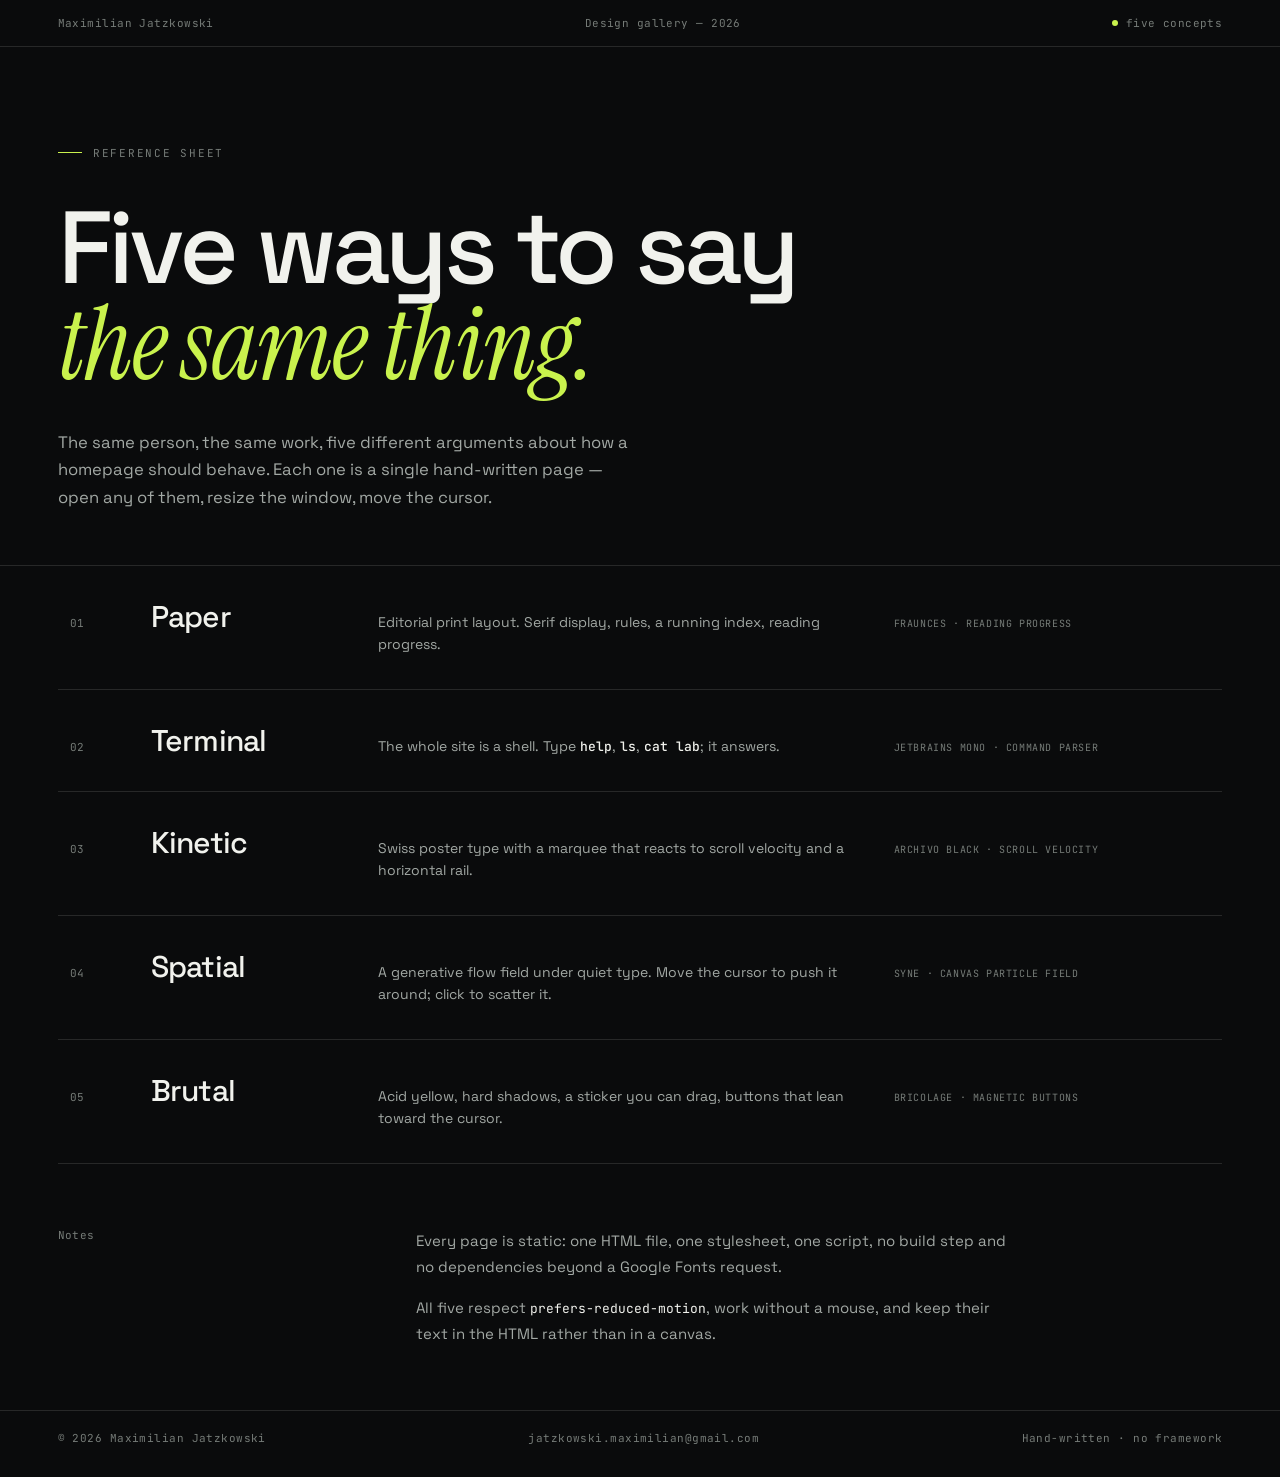
==== index.html @ a1b34ae1 "Showcase: five alternative homepage directions Paper, terminal, kinetic, spatial and brutalist takes" ====
<!doctype html>
<html lang="en">
<head>
<meta charset="utf-8">
<meta name="viewport" content="width=device-width, initial-scale=1">
<title>Five homepages — design gallery</title>
<meta name="description" content="Five portfolio homepage concepts: editorial, terminal, kinetic type, spatial canvas, neo-brutalist.">
<link rel="stylesheet" href="/css/fonts.css">
<link rel="stylesheet" href="hub.css">
</head>
<body>

<div class="preview" id="preview" aria-hidden="true">
  <img id="previewImg" src="" alt="">
</div>

<header class="top">
  <p class="mono">Maximilian Jatzkowski</p>
  <p class="mono">Design gallery — 2026</p>
  <p class="mono"><span class="dot"></span>five concepts</p>
</header>

<main>
  <section class="intro">
    <p class="eyebrow"><span class="tick"></span>Reference sheet</p>
    <h1>Five ways to say<br><em>the same thing.</em></h1>
    <p class="lede">
      The same person, the same work, five different arguments about how a homepage
      should behave. Each one is a single hand-written page — open any of them,
      resize the window, move the cursor.
    </p>
  </section>

  <section class="list" aria-label="Design concepts">
    <a class="row" href="01-paper/" data-img="thumbs/01.jpg">
      <span class="num">01</span>
      <span class="name">Paper</span>
      <span class="desc">Editorial print layout. Serif display, rules, a running
        index, reading progress.</span>
      <span class="meta">Fraunces · reading progress</span>
      <span class="arrow" aria-hidden="true">↗</span>
    </a>

    <a class="row" href="02-terminal/" data-img="thumbs/02.jpg">
      <span class="num">02</span>
      <span class="name">Terminal</span>
      <span class="desc">The whole site is a shell. Type <b>help</b>, <b>ls</b>,
        <b>cat lab</b>; it answers.</span>
      <span class="meta">JetBrains Mono · command parser</span>
      <span class="arrow" aria-hidden="true">↗</span>
    </a>

    <a class="row" href="03-kinetic/" data-img="thumbs/03.jpg">
      <span class="num">03</span>
      <span class="name">Kinetic</span>
      <span class="desc">Swiss poster type with a marquee that reacts to scroll
        velocity and a horizontal rail.</span>
      <span class="meta">Archivo Black · scroll velocity</span>
      <span class="arrow" aria-hidden="true">↗</span>
    </a>

    <a class="row" href="04-spatial/" data-img="thumbs/04.jpg">
      <span class="num">04</span>
      <span class="name">Spatial</span>
      <span class="desc">A generative flow field under quiet type. Move the cursor
        to push it around; click to scatter it.</span>
      <span class="meta">Syne · canvas particle field</span>
      <span class="arrow" aria-hidden="true">↗</span>
    </a>

    <a class="row" href="05-brutal/" data-img="thumbs/05.jpg">
      <span class="num">05</span>
      <span class="name">Brutal</span>
      <span class="desc">Acid yellow, hard shadows, a sticker you can drag, buttons
        that lean toward the cursor.</span>
      <span class="meta">Bricolage · magnetic buttons</span>
      <span class="arrow" aria-hidden="true">↗</span>
    </a>
  </section>

  <section class="note">
    <p class="mono">Notes</p>
    <div class="note-body">
      <p>Every page is static: one HTML file, one stylesheet, one script, no build
        step and no dependencies beyond a Google Fonts request.</p>
      <p>All five respect <span class="mono-inline">prefers-reduced-motion</span>,
        work without a mouse, and keep their text in the HTML rather than in a canvas.</p>
    </div>
  </section>
</main>

<footer class="foot">
  <p class="mono">© 2026 Maximilian Jatzkowski</p>
  <p class="mono"><a href="mailto:jatzkowski.maximilian@gmail.com">jatzkowski.maximilian@gmail.com</a></p>
  <p class="mono">Hand-written · no framework</p>
</footer>

<script src="hub.js" defer></script>
</body>
</html>
---- css/fonts.css ----
/* Self-hosted fonts — generated, do not edit by hand.
   No third-party requests: the CSP can stay at font-src 'self'. */

@font-face {
  font-family: "Archivo Black";
  font-style: normal;
  font-weight: 400;
  src: url("fonts/archivo-black-400-normal-latin-ext.woff2") format("woff2");
  font-display: swap;
  unicode-range: U+0100-02BA, U+02BD-02C5, U+02C7-02CC, U+02CE-02D7, U+02DD-02FF, U+0304, U+0308, U+0329, U+1D00-1DBF, U+1E00-1E9F, U+1EF2-1EFF, U+2020, U+20A0-20AB, U+20AD-20C4, U+2113, U+2C60-2C7F, U+A720-A7FF;
}

@font-face {
  font-family: "Archivo Black";
  font-style: normal;
  font-weight: 400;
  src: url("fonts/archivo-black-400-normal-latin.woff2") format("woff2");
  font-display: swap;
  unicode-range: U+0000-00FF, U+0131, U+0152-0153, U+02BB-02BC, U+02C6, U+02DA, U+02DC, U+0304, U+0308, U+0329, U+2000-206F, U+20AC, U+2122, U+2191, U+2193, U+2212, U+2215, U+FEFF, U+FFFD;
}

@font-face {
  font-family: "Bricolage Grotesque";
  font-style: normal;
  font-weight: 400;
  font-stretch: 100%;
  src: url("fonts/bricolage-grotesque-400-normal-latin-ext.woff2") format("woff2");
  font-display: swap;
  unicode-range: U+0100-02BA, U+02BD-02C5, U+02C7-02CC, U+02CE-02D7, U+02DD-02FF, U+0304, U+0308, U+0329, U+1D00-1DBF, U+1E00-1E9F, U+1EF2-1EFF, U+2020, U+20A0-20AB, U+20AD-20C4, U+2113, U+2C60-2C7F, U+A720-A7FF;
}

@font-face {
  font-family: "Bricolage Grotesque";
  font-style: normal;
  font-weight: 400;
  font-stretch: 100%;
  src: url("fonts/bricolage-grotesque-400-normal-latin.woff2") format("woff2");
  font-display: swap;
  unicode-range: U+0000-00FF, U+0131, U+0152-0153, U+02BB-02BC, U+02C6, U+02DA, U+02DC, U+0304, U+0308, U+0329, U+2000-206F, U+20AC, U+2122, U+2191, U+2193, U+2212, U+2215, U+FEFF, U+FFFD;
}

@font-face {
  font-family: "Bricolage Grotesque";
  font-style: normal;
  font-weight: 700;
  font-stretch: 100%;
  src: url("fonts/bricolage-grotesque-700-normal-latin-ext.woff2") format("woff2");
  font-display: swap;
  unicode-range: U+0100-02BA, U+02BD-02C5, U+02C7-02CC, U+02CE-02D7, U+02DD-02FF, U+0304, U+0308, U+0329, U+1D00-1DBF, U+1E00-1E9F, U+1EF2-1EFF, U+2020, U+20A0-20AB, U+20AD-20C4, U+2113, U+2C60-2C7F, U+A720-A7FF;
}

@font-face {
  font-family: "Bricolage Grotesque";
  font-style: normal;
  font-weight: 700;
  font-stretch: 100%;
  src: url("fonts/bricolage-grotesque-700-normal-latin.woff2") format("woff2");
  font-display: swap;
  unicode-range: U+0000-00FF, U+0131, U+0152-0153, U+02BB-02BC, U+02C6, U+02DA, U+02DC, U+0304, U+0308, U+0329, U+2000-206F, U+20AC, U+2122, U+2191, U+2193, U+2212, U+2215, U+FEFF, U+FFFD;
}

@font-face {
  font-family: "Bricolage Grotesque";
  font-style: normal;
  font-weight: 800;
  font-stretch: 100%;
  src: url("fonts/bricolage-grotesque-800-normal-latin-ext.woff2") format("woff2");
  font-display: swap;
  unicode-range: U+0100-02BA, U+02BD-02C5, U+02C7-02CC, U+02CE-02D7, U+02DD-02FF, U+0304, U+0308, U+0329, U+1D00-1DBF, U+1E00-1E9F, U+1EF2-1EFF, U+2020, U+20A0-20AB, U+20AD-20C4, U+2113, U+2C60-2C7F, U+A720-A7FF;
}

@font-face {
  font-family: "Bricolage Grotesque";
  font-style: normal;
  font-weight: 800;
  font-stretch: 100%;
  src: url("fonts/bricolage-grotesque-800-normal-latin.woff2") format("woff2");
  font-display: swap;
  unicode-range: U+0000-00FF, U+0131, U+0152-0153, U+02BB-02BC, U+02C6, U+02DA, U+02DC, U+0304, U+0308, U+0329, U+2000-206F, U+20AC, U+2122, U+2191, U+2193, U+2212, U+2215, U+FEFF, U+FFFD;
}

@font-face {
  font-family: "DM Mono";
  font-style: normal;
  font-weight: 400;
  src: url("fonts/dm-mono-400-normal-latin-ext.woff2") format("woff2");
  font-display: swap;
  unicode-range: U+0100-02BA, U+02BD-02C5, U+02C7-02CC, U+02CE-02D7, U+02DD-02FF, U+0304, U+0308, U+0329, U+1D00-1DBF, U+1E00-1E9F, U+1EF2-1EFF, U+2020, U+20A0-20AB, U+20AD-20C4, U+2113, U+2C60-2C7F, U+A720-A7FF;
}

@font-face {
  font-family: "DM Mono";
  font-style: normal;
  font-weight: 400;
  src: url("fonts/dm-mono-400-normal-latin.woff2") format("woff2");
  font-display: swap;
  unicode-range: U+0000-00FF, U+0131, U+0152-0153, U+02BB-02BC, U+02C6, U+02DA, U+02DC, U+0304, U+0308, U+0329, U+2000-206F, U+20AC, U+2122, U+2191, U+2193, U+2212, U+2215, U+FEFF, U+FFFD;
}

@font-face {
  font-family: "DM Mono";
  font-style: normal;
  font-weight: 500;
  src: url("fonts/dm-mono-500-normal-latin-ext.woff2") format("woff2");
  font-display: swap;
  unicode-range: U+0100-02BA, U+02BD-02C5, U+02C7-02CC, U+02CE-02D7, U+02DD-02FF, U+0304, U+0308, U+0329, U+1D00-1DBF, U+1E00-1E9F, U+1EF2-1EFF, U+2020, U+20A0-20AB, U+20AD-20C4, U+2113, U+2C60-2C7F, U+A720-A7FF;
}

@font-face {
  font-family: "DM Mono";
  font-style: normal;
  font-weight: 500;
  src: url("fonts/dm-mono-500-normal-latin.woff2") format("woff2");
  font-display: swap;
  unicode-range: U+0000-00FF, U+0131, U+0152-0153, U+02BB-02BC, U+02C6, U+02DA, U+02DC, U+0304, U+0308, U+0329, U+2000-206F, U+20AC, U+2122, U+2191, U+2193, U+2212, U+2215, U+FEFF, U+FFFD;
}

@font-face {
  font-family: "Fraunces";
  font-style: italic;
  font-weight: 300 700;
  src: url("fonts/fraunces-300-700-italic-latin-ext.woff2") format("woff2");
  font-display: swap;
  unicode-range: U+0100-02BA, U+02BD-02C5, U+02C7-02CC, U+02CE-02D7, U+02DD-02FF, U+0304, U+0308, U+0329, U+1D00-1DBF, U+1E00-1E9F, U+1EF2-1EFF, U+2020, U+20A0-20AB, U+20AD-20C4, U+2113, U+2C60-2C7F, U+A720-A7FF;
}

@font-face {
  font-family: "Fraunces";
  font-style: italic;
  font-weight: 300 700;
  src: url("fonts/fraunces-300-700-italic-latin.woff2") format("woff2");
  font-display: swap;
  unicode-range: U+0000-00FF, U+0131, U+0152-0153, U+02BB-02BC, U+02C6, U+02DA, U+02DC, U+0304, U+0308, U+0329, U+2000-206F, U+20AC, U+2122, U+2191, U+2193, U+2212, U+2215, U+FEFF, U+FFFD;
}

@font-face {
  font-family: "Fraunces";
  font-style: normal;
  font-weight: 300 700;
  src: url("fonts/fraunces-300-700-normal-latin-ext.woff2") format("woff2");
  font-display: swap;
  unicode-range: U+0100-02BA, U+02BD-02C5, U+02C7-02CC, U+02CE-02D7, U+02DD-02FF, U+0304, U+0308, U+0329, U+1D00-1DBF, U+1E00-1E9F, U+1EF2-1EFF, U+2020, U+20A0-20AB, U+20AD-20C4, U+2113, U+2C60-2C7F, U+A720-A7FF;
}

@font-face {
  font-family: "Fraunces";
  font-style: normal;
  font-weight: 300 700;
  src: url("fonts/fraunces-300-700-normal-latin.woff2") format("woff2");
  font-display: swap;
  unicode-range: U+0000-00FF, U+0131, U+0152-0153, U+02BB-02BC, U+02C6, U+02DA, U+02DC, U+0304, U+0308, U+0329, U+2000-206F, U+20AC, U+2122, U+2191, U+2193, U+2212, U+2215, U+FEFF, U+FFFD;
}

@font-face {
  font-family: "IBM Plex Mono";
  font-style: normal;
  font-weight: 400;
  src: url("fonts/ibm-plex-mono-400-normal-latin-ext.woff2") format("woff2");
  font-display: swap;
  unicode-range: U+0100-02BA, U+02BD-02C5, U+02C7-02CC, U+02CE-02D7, U+02DD-02FF, U+0304, U+0308, U+0329, U+1D00-1DBF, U+1E00-1E9F, U+1EF2-1EFF, U+2020, U+20A0-20AB, U+20AD-20C4, U+2113, U+2C60-2C7F, U+A720-A7FF;
}

@font-face {
  font-family: "IBM Plex Mono";
  font-style: normal;
  font-weight: 400;
  src: url("fonts/ibm-plex-mono-400-normal-latin.woff2") format("woff2");
  font-display: swap;
  unicode-range: U+0000-00FF, U+0131, U+0152-0153, U+02BB-02BC, U+02C6, U+02DA, U+02DC, U+0304, U+0308, U+0329, U+2000-206F, U+20AC, U+2122, U+2191, U+2193, U+2212, U+2215, U+FEFF, U+FFFD;
}

@font-face {
  font-family: "IBM Plex Mono";
  font-style: normal;
  font-weight: 500;
  src: url("fonts/ibm-plex-mono-500-normal-latin-ext.woff2") format("woff2");
  font-display: swap;
  unicode-range: U+0100-02BA, U+02BD-02C5, U+02C7-02CC, U+02CE-02D7, U+02DD-02FF, U+0304, U+0308, U+0329, U+1D00-1DBF, U+1E00-1E9F, U+1EF2-1EFF, U+2020, U+20A0-20AB, U+20AD-20C4, U+2113, U+2C60-2C7F, U+A720-A7FF;
}

@font-face {
  font-family: "IBM Plex Mono";
  font-style: normal;
  font-weight: 500;
  src: url("fonts/ibm-plex-mono-500-normal-latin.woff2") format("woff2");
  font-display: swap;
  unicode-range: U+0000-00FF, U+0131, U+0152-0153, U+02BB-02BC, U+02C6, U+02DA, U+02DC, U+0304, U+0308, U+0329, U+2000-206F, U+20AC, U+2122, U+2191, U+2193, U+2212, U+2215, U+FEFF, U+FFFD;
}

@font-face {
  font-family: "Instrument Serif";
  font-style: italic;
  font-weight: 400;
  src: url("fonts/instrument-serif-400-italic-latin-ext.woff2") format("woff2");
  font-display: swap;
  unicode-range: U+0100-02BA, U+02BD-02C5, U+02C7-02CC, U+02CE-02D7, U+02DD-02FF, U+0304, U+0308, U+0329, U+1D00-1DBF, U+1E00-1E9F, U+1EF2-1EFF, U+2020, U+20A0-20AB, U+20AD-20C4, U+2113, U+2C60-2C7F, U+A720-A7FF;
}

@font-face {
  font-family: "Instrument Serif";
  font-style: italic;
  font-weight: 400;
  src: url("fonts/instrument-serif-400-italic-latin.woff2") format("woff2");
  font-display: swap;
  unicode-range: U+0000-00FF, U+0131, U+0152-0153, U+02BB-02BC, U+02C6, U+02DA, U+02DC, U+0304, U+0308, U+0329, U+2000-206F, U+20AC, U+2122, U+2191, U+2193, U+2212, U+2215, U+FEFF, U+FFFD;
}

@font-face {
  font-family: "Instrument Serif";
  font-style: normal;
  font-weight: 400;
  src: url("fonts/instrument-serif-400-normal-latin-ext.woff2") format("woff2");
  font-display: swap;
  unicode-range: U+0100-02BA, U+02BD-02C5, U+02C7-02CC, U+02CE-02D7, U+02DD-02FF, U+0304, U+0308, U+0329, U+1D00-1DBF, U+1E00-1E9F, U+1EF2-1EFF, U+2020, U+20A0-20AB, U+20AD-20C4, U+2113, U+2C60-2C7F, U+A720-A7FF;
}

@font-face {
  font-family: "Instrument Serif";
  font-style: normal;
  font-weight: 400;
  src: url("fonts/instrument-serif-400-normal-latin.woff2") format("woff2");
  font-display: swap;
  unicode-range: U+0000-00FF, U+0131, U+0152-0153, U+02BB-02BC, U+02C6, U+02DA, U+02DC, U+0304, U+0308, U+0329, U+2000-206F, U+20AC, U+2122, U+2191, U+2193, U+2212, U+2215, U+FEFF, U+FFFD;
}

@font-face {
  font-family: "Inter Tight";
  font-style: normal;
  font-weight: 400;
  src: url("fonts/inter-tight-400-normal-latin-ext.woff2") format("woff2");
  font-display: swap;
  unicode-range: U+0100-02BA, U+02BD-02C5, U+02C7-02CC, U+02CE-02D7, U+02DD-02FF, U+0304, U+0308, U+0329, U+1D00-1DBF, U+1E00-1E9F, U+1EF2-1EFF, U+2020, U+20A0-20AB, U+20AD-20C4, U+2113, U+2C60-2C7F, U+A720-A7FF;
}

@font-face {
  font-family: "Inter Tight";
  font-style: normal;
  font-weight: 400;
  src: url("fonts/inter-tight-400-normal-latin.woff2") format("woff2");
  font-display: swap;
  unicode-range: U+0000-00FF, U+0131, U+0152-0153, U+02BB-02BC, U+02C6, U+02DA, U+02DC, U+0304, U+0308, U+0329, U+2000-206F, U+20AC, U+2122, U+2191, U+2193, U+2212, U+2215, U+FEFF, U+FFFD;
}

@font-face {
  font-family: "Inter Tight";
  font-style: normal;
  font-weight: 500;
  src: url("fonts/inter-tight-500-normal-latin-ext.woff2") format("woff2");
  font-display: swap;
  unicode-range: U+0100-02BA, U+02BD-02C5, U+02C7-02CC, U+02CE-02D7, U+02DD-02FF, U+0304, U+0308, U+0329, U+1D00-1DBF, U+1E00-1E9F, U+1EF2-1EFF, U+2020, U+20A0-20AB, U+20AD-20C4, U+2113, U+2C60-2C7F, U+A720-A7FF;
}

@font-face {
  font-family: "Inter Tight";
  font-style: normal;
  font-weight: 500;
  src: url("fonts/inter-tight-500-normal-latin.woff2") format("woff2");
  font-display: swap;
  unicode-range: U+0000-00FF, U+0131, U+0152-0153, U+02BB-02BC, U+02C6, U+02DA, U+02DC, U+0304, U+0308, U+0329, U+2000-206F, U+20AC, U+2122, U+2191, U+2193, U+2212, U+2215, U+FEFF, U+FFFD;
}

@font-face {
  font-family: "JetBrains Mono";
  font-style: normal;
  font-weight: 400;
  src: url("fonts/jetbrains-mono-400-normal-latin-ext.woff2") format("woff2");
  font-display: swap;
  unicode-range: U+0100-02BA, U+02BD-02C5, U+02C7-02CC, U+02CE-02D7, U+02DD-02FF, U+0304, U+0308, U+0329, U+1D00-1DBF, U+1E00-1E9F, U+1EF2-1EFF, U+2020, U+20A0-20AB, U+20AD-20C4, U+2113, U+2C60-2C7F, U+A720-A7FF;
}

@font-face {
  font-family: "JetBrains Mono";
  font-style: normal;
  font-weight: 400;
  src: url("fonts/jetbrains-mono-400-normal-latin.woff2") format("woff2");
  font-display: swap;
  unicode-range: U+0000-00FF, U+0131, U+0152-0153, U+02BB-02BC, U+02C6, U+02DA, U+02DC, U+0304, U+0308, U+0329, U+2000-206F, U+20AC, U+2122, U+2191, U+2193, U+2212, U+2215, U+FEFF, U+FFFD;
}

@font-face {
  font-family: "JetBrains Mono";
  font-style: normal;
  font-weight: 500;
  src: url("fonts/jetbrains-mono-500-normal-latin-ext.woff2") format("woff2");
  font-display: swap;
  unicode-range: U+0100-02BA, U+02BD-02C5, U+02C7-02CC, U+02CE-02D7, U+02DD-02FF, U+0304, U+0308, U+0329, U+1D00-1DBF, U+1E00-1E9F, U+1EF2-1EFF, U+2020, U+20A0-20AB, U+20AD-20C4, U+2113, U+2C60-2C7F, U+A720-A7FF;
}

@font-face {
  font-family: "JetBrains Mono";
  font-style: normal;
  font-weight: 500;
  src: url("fonts/jetbrains-mono-500-normal-latin.woff2") format("woff2");
  font-display: swap;
  unicode-range: U+0000-00FF, U+0131, U+0152-0153, U+02BB-02BC, U+02C6, U+02DA, U+02DC, U+0304, U+0308, U+0329, U+2000-206F, U+20AC, U+2122, U+2191, U+2193, U+2212, U+2215, U+FEFF, U+FFFD;
}

@font-face {
  font-family: "JetBrains Mono";
  font-style: normal;
  font-weight: 700;
  src: url("fonts/jetbrains-mono-700-normal-latin-ext.woff2") format("woff2");
  font-display: swap;
  unicode-range: U+0100-02BA, U+02BD-02C5, U+02C7-02CC, U+02CE-02D7, U+02DD-02FF, U+0304, U+0308, U+0329, U+1D00-1DBF, U+1E00-1E9F, U+1EF2-1EFF, U+2020, U+20A0-20AB, U+20AD-20C4, U+2113, U+2C60-2C7F, U+A720-A7FF;
}

@font-face {
  font-family: "JetBrains Mono";
  font-style: normal;
  font-weight: 700;
  src: url("fonts/jetbrains-mono-700-normal-latin.woff2") format("woff2");
  font-display: swap;
  unicode-range: U+0000-00FF, U+0131, U+0152-0153, U+02BB-02BC, U+02C6, U+02DA, U+02DC, U+0304, U+0308, U+0329, U+2000-206F, U+20AC, U+2122, U+2191, U+2193, U+2212, U+2215, U+FEFF, U+FFFD;
}

@font-face {
  font-family: "Space Grotesk";
  font-style: normal;
  font-weight: 400;
  src: url("fonts/space-grotesk-400-normal-latin-ext.woff2") format("woff2");
  font-display: swap;
  unicode-range: U+0100-02BA, U+02BD-02C5, U+02C7-02CC, U+02CE-02D7, U+02DD-02FF, U+0304, U+0308, U+0329, U+1D00-1DBF, U+1E00-1E9F, U+1EF2-1EFF, U+2020, U+20A0-20AB, U+20AD-20C4, U+2113, U+2C60-2C7F, U+A720-A7FF;
}

@font-face {
  font-family: "Space Grotesk";
  font-style: normal;
  font-weight: 400;
  src: url("fonts/space-grotesk-400-normal-latin.woff2") format("woff2");
  font-display: swap;
  unicode-range: U+0000-00FF, U+0131, U+0152-0153, U+02BB-02BC, U+02C6, U+02DA, U+02DC, U+0304, U+0308, U+0329, U+2000-206F, U+20AC, U+2122, U+2191, U+2193, U+2212, U+2215, U+FEFF, U+FFFD;
}

@font-face {
  font-family: "Space Grotesk";
  font-style: normal;
  font-weight: 500;
  src: url("fonts/space-grotesk-500-normal-latin-ext.woff2") format("woff2");
  font-display: swap;
  unicode-range: U+0100-02BA, U+02BD-02C5, U+02C7-02CC, U+02CE-02D7, U+02DD-02FF, U+0304, U+0308, U+0329, U+1D00-1DBF, U+1E00-1E9F, U+1EF2-1EFF, U+2020, U+20A0-20AB, U+20AD-20C4, U+2113, U+2C60-2C7F, U+A720-A7FF;
}

@font-face {
  font-family: "Space Grotesk";
  font-style: normal;
  font-weight: 500;
  src: url("fonts/space-grotesk-500-normal-latin.woff2") format("woff2");
  font-display: swap;
  unicode-range: U+0000-00FF, U+0131, U+0152-0153, U+02BB-02BC, U+02C6, U+02DA, U+02DC, U+0304, U+0308, U+0329, U+2000-206F, U+20AC, U+2122, U+2191, U+2193, U+2212, U+2215, U+FEFF, U+FFFD;
}

@font-face {
  font-family: "Space Mono";
  font-style: normal;
  font-weight: 400;
  src: url("fonts/space-mono-400-normal-latin-ext.woff2") format("woff2");
  font-display: swap;
  unicode-range: U+0100-02BA, U+02BD-02C5, U+02C7-02CC, U+02CE-02D7, U+02DD-02FF, U+0304, U+0308, U+0329, U+1D00-1DBF, U+1E00-1E9F, U+1EF2-1EFF, U+2020, U+20A0-20AB, U+20AD-20C4, U+2113, U+2C60-2C7F, U+A720-A7FF;
}

@font-face {
  font-family: "Space Mono";
  font-style: normal;
  font-weight: 400;
  src: url("fonts/space-mono-400-normal-latin.woff2") format("woff2");
  font-display: swap;
  unicode-range: U+0000-00FF, U+0131, U+0152-0153, U+02BB-02BC, U+02C6, U+02DA, U+02DC, U+0304, U+0308, U+0329, U+2000-206F, U+20AC, U+2122, U+2191, U+2193, U+2212, U+2215, U+FEFF, U+FFFD;
}

@font-face {
  font-family: "Space Mono";
  font-style: normal;
  font-weight: 700;
  src: url("fonts/space-mono-700-normal-latin-ext.woff2") format("woff2");
  font-display: swap;
  unicode-range: U+0100-02BA, U+02BD-02C5, U+02C7-02CC, U+02CE-02D7, U+02DD-02FF, U+0304, U+0308, U+0329, U+1D00-1DBF, U+1E00-1E9F, U+1EF2-1EFF, U+2020, U+20A0-20AB, U+20AD-20C4, U+2113, U+2C60-2C7F, U+A720-A7FF;
}

@font-face {
  font-family: "Space Mono";
  font-style: normal;
  font-weight: 700;
  src: url("fonts/space-mono-700-normal-latin.woff2") format("woff2");
  font-display: swap;
  unicode-range: U+0000-00FF, U+0131, U+0152-0153, U+02BB-02BC, U+02C6, U+02DA, U+02DC, U+0304, U+0308, U+0329, U+2000-206F, U+20AC, U+2122, U+2191, U+2193, U+2212, U+2215, U+FEFF, U+FFFD;
}

@font-face {
  font-family: "Syne";
  font-style: normal;
  font-weight: 400;
  src: url("fonts/syne-400-normal-latin-ext.woff2") format("woff2");
  font-display: swap;
  unicode-range: U+0100-02BA, U+02BD-02C5, U+02C7-02CC, U+02CE-02D7, U+02DD-02FF, U+0304, U+0308, U+0329, U+1D00-1DBF, U+1E00-1E9F, U+1EF2-1EFF, U+2020, U+20A0-20AB, U+20AD-20C4, U+2113, U+2C60-2C7F, U+A720-A7FF;
}

@font-face {
  font-family: "Syne";
  font-style: normal;
  font-weight: 400;
  src: url("fonts/syne-400-normal-latin.woff2") format("woff2");
  font-display: swap;
  unicode-range: U+0000-00FF, U+0131, U+0152-0153, U+02BB-02BC, U+02C6, U+02DA, U+02DC, U+0304, U+0308, U+0329, U+2000-206F, U+20AC, U+2122, U+2191, U+2193, U+2212, U+2215, U+FEFF, U+FFFD;
}

@font-face {
  font-family: "Syne";
  font-style: normal;
  font-weight: 600;
  src: url("fonts/syne-600-normal-latin-ext.woff2") format("woff2");
  font-display: swap;
  unicode-range: U+0100-02BA, U+02BD-02C5, U+02C7-02CC, U+02CE-02D7, U+02DD-02FF, U+0304, U+0308, U+0329, U+1D00-1DBF, U+1E00-1E9F, U+1EF2-1EFF, U+2020, U+20A0-20AB, U+20AD-20C4, U+2113, U+2C60-2C7F, U+A720-A7FF;
}

@font-face {
  font-family: "Syne";
  font-style: normal;
  font-weight: 600;
  src: url("fonts/syne-600-normal-latin.woff2") format("woff2");
  font-display: swap;
  unicode-range: U+0000-00FF, U+0131, U+0152-0153, U+02BB-02BC, U+02C6, U+02DA, U+02DC, U+0304, U+0308, U+0329, U+2000-206F, U+20AC, U+2122, U+2191, U+2193, U+2212, U+2215, U+FEFF, U+FFFD;
}

@font-face {
  font-family: "Syne";
  font-style: normal;
  font-weight: 800;
  src: url("fonts/syne-800-normal-latin-ext.woff2") format("woff2");
  font-display: swap;
  unicode-range: U+0100-02BA, U+02BD-02C5, U+02C7-02CC, U+02CE-02D7, U+02DD-02FF, U+0304, U+0308, U+0329, U+1D00-1DBF, U+1E00-1E9F, U+1EF2-1EFF, U+2020, U+20A0-20AB, U+20AD-20C4, U+2113, U+2C60-2C7F, U+A720-A7FF;
}

@font-face {
  font-family: "Syne";
  font-style: normal;
  font-weight: 800;
  src: url("fonts/syne-800-normal-latin.woff2") format("woff2");
  font-display: swap;
  unicode-range: U+0000-00FF, U+0131, U+0152-0153, U+02BB-02BC, U+02C6, U+02DA, U+02DC, U+0304, U+0308, U+0329, U+2000-206F, U+20AC, U+2122, U+2191, U+2193, U+2212, U+2215, U+FEFF, U+FFFD;
}
---- hub.css ----
/* Gallery hub — dark editorial index with a cursor-following preview. */

:root {
  --bg: #0a0b0c;
  --surface: #101214;
  --ink: #f1f2ed;
  --dim: #a2a8a4;
  --muted: #767c78;
  --line: rgba(241, 242, 237, 0.12);
  --accent: #c9f24d;
  --sans: "Space Grotesk", "Helvetica Neue", Arial, sans-serif;
  --mono: "JetBrains Mono", ui-monospace, monospace;
  --serif: "Instrument Serif", Georgia, serif;
  --pad: clamp(1.25rem, 4.5vw, 4rem);
}

* { box-sizing: border-box; }
html { scroll-behavior: smooth; }
body {
  margin: 0;
  background: var(--bg);
  color: var(--ink);
  font-family: var(--sans);
  -webkit-font-smoothing: antialiased;
  overflow-x: hidden;
}
h1, p { margin: 0; }
a { color: inherit; }
::selection { background: var(--accent); color: var(--bg); }

.mono {
  font-family: var(--mono);
  font-size: 0.6875rem;
  letter-spacing: 0.04em;
  color: var(--muted);
}

/* ---------- top ---------- */
.top {
  display: flex;
  justify-content: space-between;
  gap: 1rem;
  padding: 1rem var(--pad);
  border-bottom: 1px solid var(--line);
}
.top p:last-child { display: flex; align-items: center; gap: 0.5rem; }
.dot {
  width: 6px; height: 6px;
  border-radius: 50%;
  background: var(--accent);
}

/* ---------- intro ---------- */
.intro { padding: clamp(3rem, 10vh, 7rem) var(--pad) clamp(2rem, 6vh, 4rem); }
.eyebrow {
  display: inline-flex;
  align-items: center;
  gap: 0.7rem;
  font-family: var(--mono);
  font-size: 0.6875rem;
  letter-spacing: 0.16em;
  text-transform: uppercase;
  color: var(--muted);
  margin-bottom: clamp(1.5rem, 4vw, 2.5rem);
}
.tick { width: 24px; height: 1px; background: var(--accent); }

h1 {
  font-size: clamp(2.5rem, 8vw, 6.5rem);
  line-height: 0.94;
  letter-spacing: -0.045em;
  font-weight: 500;
}
h1 em {
  font-family: var(--serif);
  font-style: italic;
  font-weight: 400;
  color: var(--accent);
  letter-spacing: -0.015em;
}
.lede {
  max-width: 52ch;
  margin-top: clamp(1.5rem, 3vw, 2.25rem);
  color: var(--dim);
  font-size: clamp(0.9375rem, 1.3vw, 1.0625rem);
  line-height: 1.65;
}

/* ---------- rows ---------- */
.list { padding: 0 var(--pad); border-top: 1px solid var(--line); }
.row {
  display: grid;
  grid-template-columns: 3.5rem minmax(0, 0.7fr) minmax(0, 1.7fr) minmax(0, 0.9fr) 2rem;
  gap: clamp(0.75rem, 2vw, 2rem);
  align-items: baseline;
  padding: clamp(1.5rem, 3vw, 2.1rem) 0.75rem;
  border-bottom: 1px solid var(--line);
  text-decoration: none;
  position: relative;
  transition: background 0.4s ease, padding-left 0.4s ease;
}
.row::before {
  content: "";
  position: absolute;
  left: 0; top: -1px;
  height: 1px; width: 0;
  background: var(--accent);
  transition: width 0.5s cubic-bezier(0.2, 0.7, 0.2, 1);
}
.row:hover { background: var(--surface); padding-left: 1.1rem; }
.row:hover::before { width: 100%; }

.num {
  font-family: var(--mono);
  font-size: 0.6875rem;
  color: var(--muted);
  transition: color 0.3s ease;
}
.row:hover .num { color: var(--accent); }

.name {
  font-size: clamp(1.25rem, 2.4vw, 1.875rem);
  letter-spacing: -0.03em;
  font-weight: 500;
  line-height: 1.1;
}
.desc {
  font-size: 0.875rem;
  line-height: 1.6;
  color: var(--dim);
  max-width: 52ch;
}
.desc b {
  font-weight: 500;
  color: var(--ink);
  font-family: var(--mono);
  font-size: 0.8125rem;
}
.meta {
  font-family: var(--mono);
  font-size: 0.625rem;
  letter-spacing: 0.06em;
  color: var(--muted);
  text-transform: uppercase;
}
.arrow {
  justify-self: end;
  color: var(--muted);
  opacity: 0;
  transform: translate(-4px, 4px);
  transition: opacity 0.4s ease, transform 0.4s ease, color 0.4s ease;
}
.row:hover .arrow { opacity: 1; transform: none; color: var(--accent); }

/* ---------- floating preview ---------- */
.preview {
  position: fixed;
  top: 0; left: 0;
  width: 360px;
  z-index: 40;
  pointer-events: none;
  opacity: 0;
  transform: translate3d(-50%, -50%, 0) scale(0.96);
  transition: opacity 0.25s ease;
  will-change: transform;
  display: none;
}
.preview img {
  width: 100%;
  height: auto;
  display: block;
  border: 1px solid var(--line);
  box-shadow: 0 30px 60px -20px rgba(0, 0, 0, 0.8);
  background: #000;
}
.preview.on { opacity: 1; }

@media (hover: hover) and (pointer: fine) {
  .preview { display: block; }
}

/* ---------- note ---------- */
.note {
  display: grid;
  grid-template-columns: minmax(0, 1fr) minmax(0, 2.6fr);
  gap: clamp(1.5rem, 4vw, 3rem);
  padding: clamp(2.5rem, 6vw, 4rem) var(--pad);
  border-bottom: 1px solid var(--line);
}
.note-body p { max-width: 60ch; color: var(--dim); font-size: 0.9375rem; line-height: 1.7; }
.note-body p + p { margin-top: 1rem; }
.mono-inline {
  font-family: var(--mono);
  font-size: 0.8125rem;
  color: var(--ink);
}

/* ---------- foot ---------- */
.foot {
  display: flex;
  flex-wrap: wrap;
  justify-content: space-between;
  gap: 1rem;
  padding: 1.25rem var(--pad) 2rem;
}
.foot a { text-decoration: none; }
.foot a:hover { color: var(--accent); }

/* ---------- responsive ---------- */
@media (max-width: 900px) {
  .row {
    grid-template-columns: 2.5rem minmax(0, 1fr) 1.5rem;
    row-gap: 0.5rem;
    align-items: start;
  }
  .desc { grid-column: 2 / 4; }
  .meta { grid-column: 2 / 4; }
  .arrow { grid-column: 3; grid-row: 1; }
  .note { grid-template-columns: 1fr; gap: 1rem; }
  /* thumbnails become part of the row on touch */
  .row::after {
    content: "";
    grid-column: 2 / 4;
    height: 150px;
    background-size: cover;
    background-position: top center;
    border: 1px solid var(--line);
    order: -1;
  }
  .row[data-img="thumbs/01.jpg"]::after { background-image: url("thumbs/01.jpg"); }
  .row[data-img="thumbs/02.jpg"]::after { background-image: url("thumbs/02.jpg"); }
  .row[data-img="thumbs/03.jpg"]::after { background-image: url("thumbs/03.jpg"); }
  .row[data-img="thumbs/04.jpg"]::after { background-image: url("thumbs/04.jpg"); }
  .row[data-img="thumbs/05.jpg"]::after { background-image: url("thumbs/05.jpg"); }
}

@media (max-width: 560px) {
  .top p:nth-child(2) { display: none; }
  .row::after { height: 120px; }
}

@media (prefers-reduced-motion: reduce) {
  html { scroll-behavior: auto; }
  .row, .row::before, .arrow { transition: none; }
}
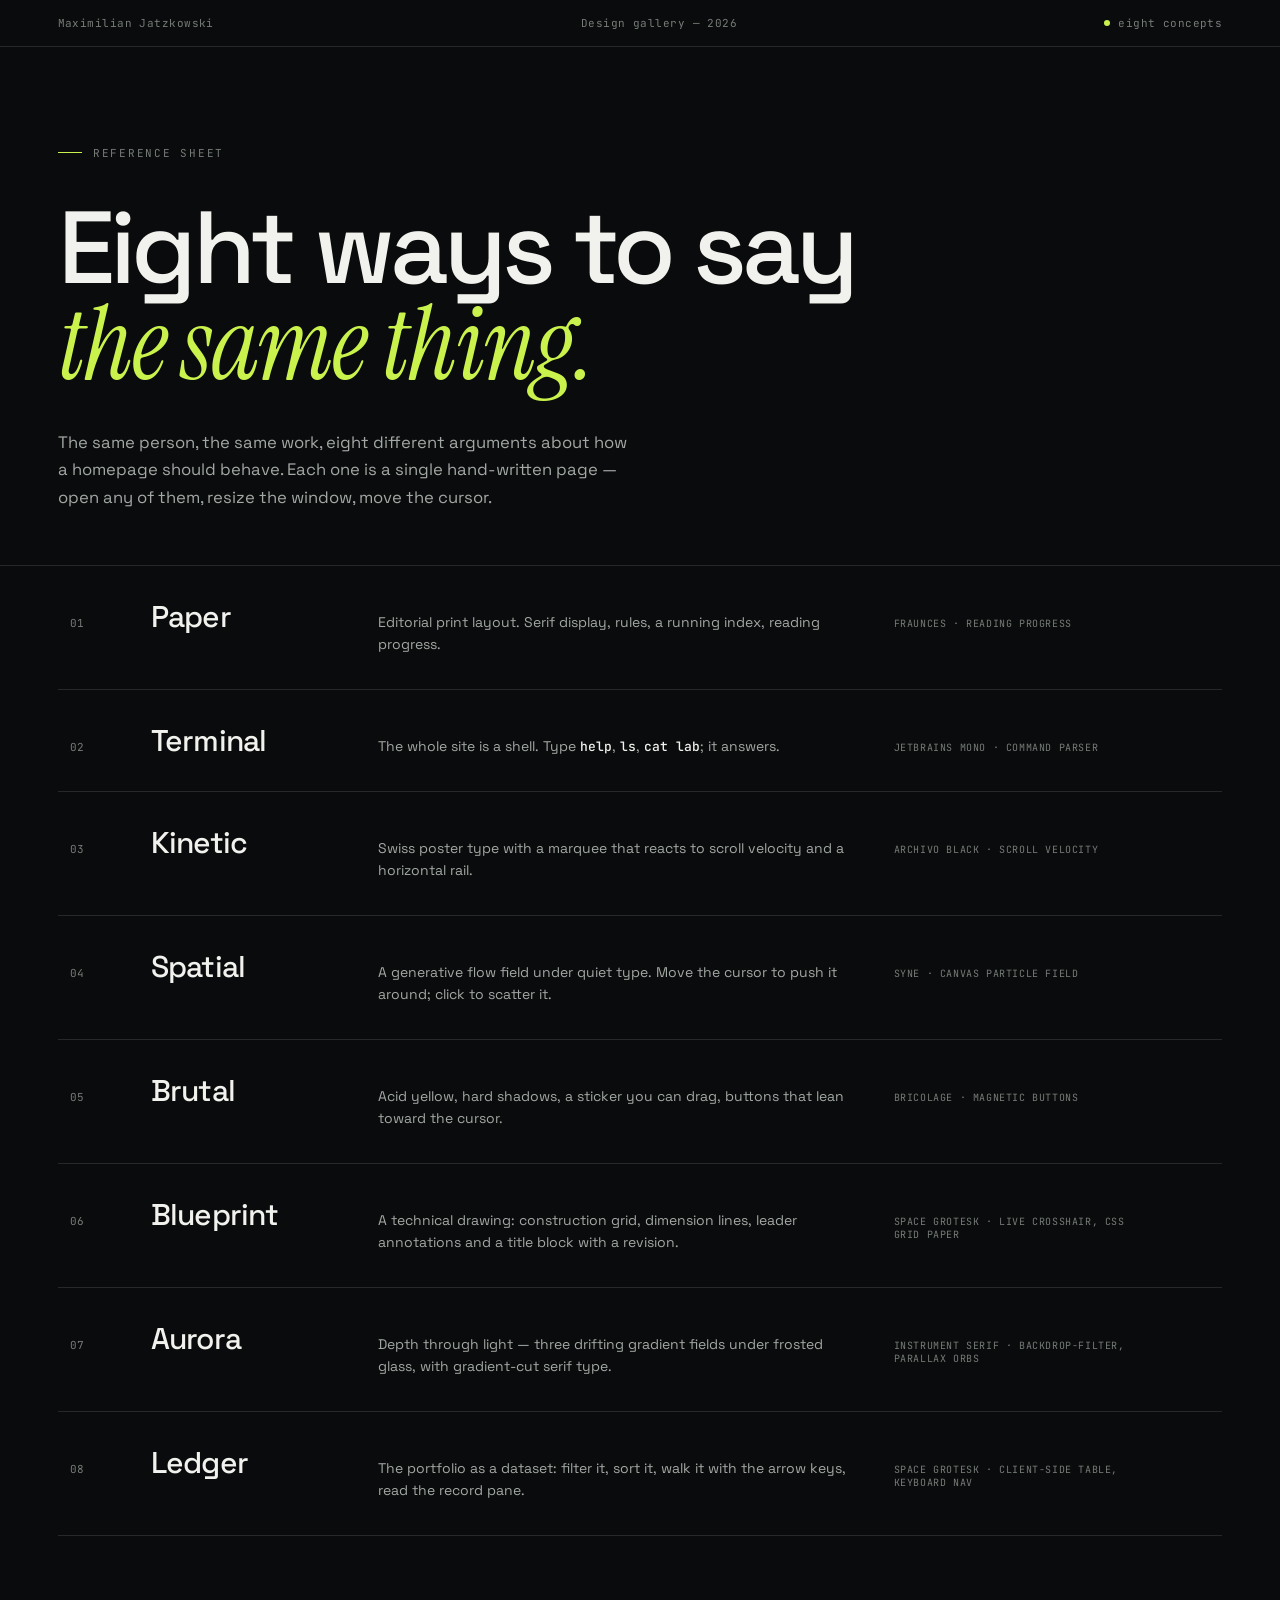
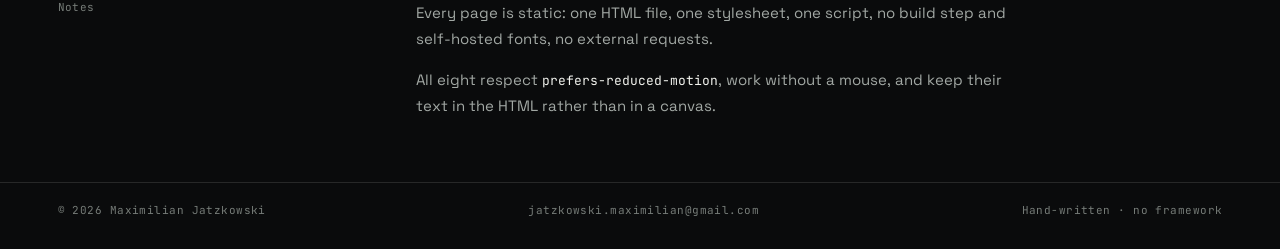
==== commit 37db914d: "Add three detailed concepts: Blueprint, Aurora, Ledger - 06 Blueprint: technical drawing sheet — CSS" ====
--- a/index.html
+++ b/index.html
@@ -3,9 +3,9 @@
 <head>
 <meta charset="utf-8">
 <meta name="viewport" content="width=device-width, initial-scale=1">
-<title>Five homepages — design gallery</title>
-<meta name="description" content="Five portfolio homepage concepts: editorial, terminal, kinetic type, spatial canvas, neo-brutalist.">
-<link rel="stylesheet" href="/css/fonts.css">
+<title>Eight homepages — design gallery</title>
+<meta name="description" content="Eight portfolio homepage concepts: editorial, terminal, kinetic type, spatial canvas, neo-brutalist, technical drawing, atmospheric, and a data-forward ledger.">
+<link rel="stylesheet" href="css/fonts.css">
 <link rel="stylesheet" href="hub.css">
 </head>
 <body>
@@ -17,15 +17,15 @@
 <header class="top">
   <p class="mono">Maximilian Jatzkowski</p>
   <p class="mono">Design gallery — 2026</p>
-  <p class="mono"><span class="dot"></span>five concepts</p>
+  <p class="mono"><span class="dot"></span>eight concepts</p>
 </header>
 
 <main>
   <section class="intro">
     <p class="eyebrow"><span class="tick"></span>Reference sheet</p>
-    <h1>Five ways to say<br><em>the same thing.</em></h1>
+    <h1>Eight ways to say<br><em>the same thing.</em></h1>
     <p class="lede">
-      The same person, the same work, five different arguments about how a homepage
+      The same person, the same work, eight different arguments about how a homepage
       should behave. Each one is a single hand-written page — open any of them,
       resize the window, move the cursor.
     </p>
@@ -76,14 +76,41 @@
       <span class="meta">Bricolage · magnetic buttons</span>
       <span class="arrow" aria-hidden="true">↗</span>
     </a>
+
+    <a class="row" href="06-blueprint/" data-img="thumbs/06.jpg">
+      <span class="num">06</span>
+      <span class="name">Blueprint</span>
+      <span class="desc">A technical drawing: construction grid, dimension lines,
+        leader annotations and a title block with a revision.</span>
+      <span class="meta">Space Grotesk · live crosshair, CSS grid paper</span>
+      <span class="arrow" aria-hidden="true">↗</span>
+    </a>
+
+    <a class="row" href="07-aurora/" data-img="thumbs/07.jpg">
+      <span class="num">07</span>
+      <span class="name">Aurora</span>
+      <span class="desc">Depth through light — three drifting gradient fields under
+        frosted glass, with gradient-cut serif type.</span>
+      <span class="meta">Instrument Serif · backdrop-filter, parallax orbs</span>
+      <span class="arrow" aria-hidden="true">↗</span>
+    </a>
+
+    <a class="row" href="08-ledger/" data-img="thumbs/08.jpg">
+      <span class="num">08</span>
+      <span class="name">Ledger</span>
+      <span class="desc">The portfolio as a dataset: filter it, sort it, walk it with
+        the arrow keys, read the record pane.</span>
+      <span class="meta">Space Grotesk · client-side table, keyboard nav</span>
+      <span class="arrow" aria-hidden="true">↗</span>
+    </a>
   </section>
 
   <section class="note">
     <p class="mono">Notes</p>
     <div class="note-body">
       <p>Every page is static: one HTML file, one stylesheet, one script, no build
-        step and no dependencies beyond a Google Fonts request.</p>
-      <p>All five respect <span class="mono-inline">prefers-reduced-motion</span>,
+        step and self-hosted fonts, no external requests.</p>
+      <p>All eight respect <span class="mono-inline">prefers-reduced-motion</span>,
         work without a mouse, and keep their text in the HTML rather than in a canvas.</p>
     </div>
   </section>
